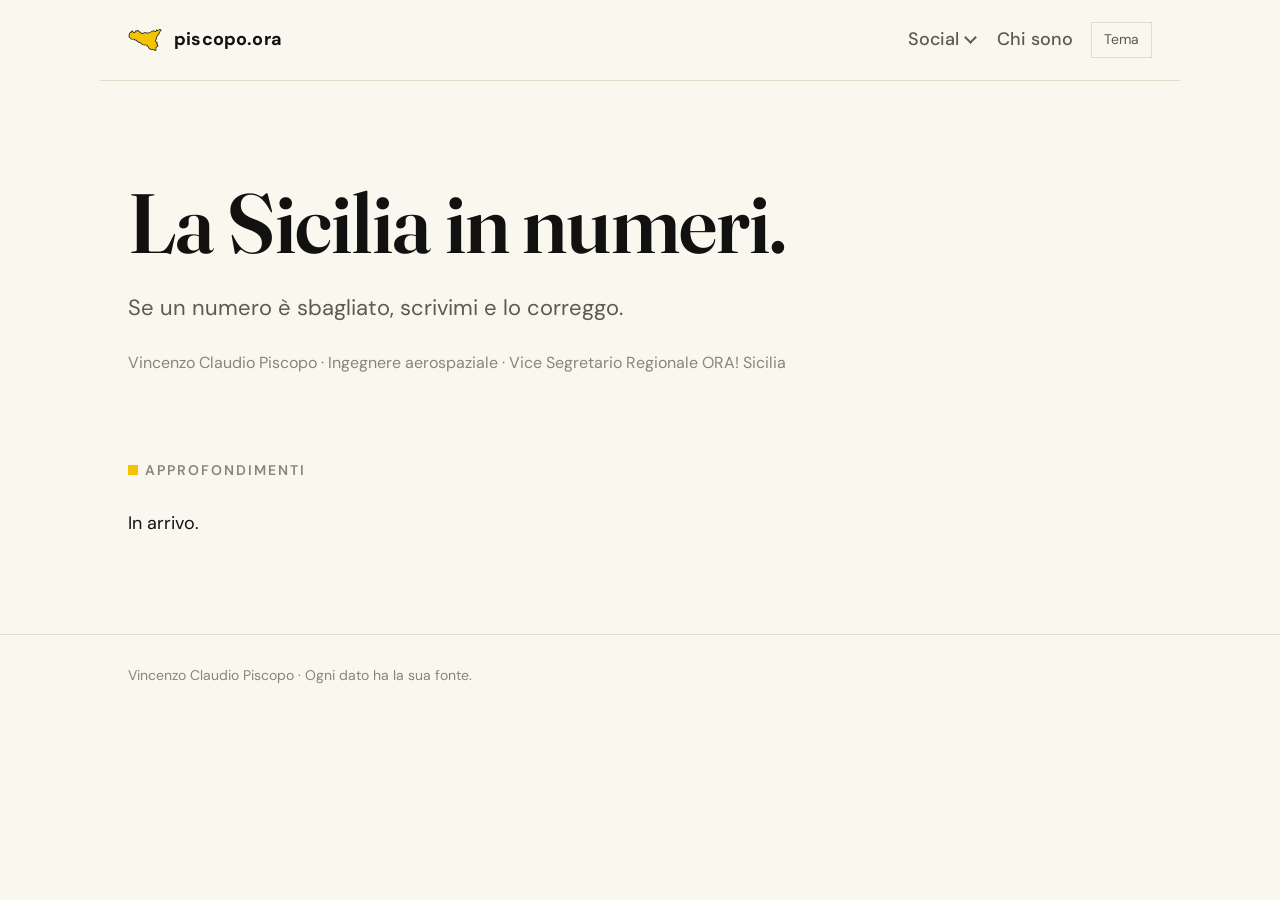
==== index.html @ 92cb6f7a "Social solo nel menu a tendina Co-Authored-By: Claude Opus 5.5 <noreply@anthropic.com> Claude-Sessio" ====
<!doctype html>
<html lang="it">
<head>
<meta charset="utf-8">
<meta name="viewport" content="width=device-width,initial-scale=1">
<title>piscopo.ora</title>
<meta name="description" content="Dati e fonti dietro ai video di Vincenzo Claudio Piscopo su Palermo e la Sicilia. Ogni numero si può controllare.">
<link rel="icon" href="assets/favicon.svg?v=202611261000" type="image/svg+xml">
<link rel="icon" href="assets/favicon-32.png" sizes="32x32" type="image/png">
<link rel="apple-touch-icon" href="assets/apple-touch-icon.png">
<meta name="theme-color" content="#111110">
<link rel="stylesheet" href="assets/site.css?v=202611261000">
<script>try{var t=localStorage.getItem('tema');if(t)document.documentElement.dataset.theme=t}catch(e){}</script>
</head>
<body>
<div class="wrap top"><a class="brand" href="./"><img class="brand-ico" src="assets/favicon.svg?v=202611261000" alt="" width="34" height="34">piscopo.ora</a>
<nav><div class="dd"><button class="ddbtn" type="button" aria-haspopup="true" aria-expanded="false" aria-controls="ddsocial">Social</button><div class="ddmenu" id="ddsocial" hidden><a href="https://www.instagram.com/piscopo.ora/" target="_blank" rel="noopener">Instagram</a><a href="https://www.tiktok.com/@piscopo.ora" target="_blank" rel="noopener">TikTok</a><a href="https://www.facebook.com/orapiscopo" target="_blank" rel="noopener">Facebook</a><a href="https://www.threads.com/@piscopo.ora" target="_blank" rel="noopener">Threads</a><a href="https://substack.com/@vincenzoclaudiopiscopo" target="_blank" rel="noopener">Substack</a><a href="https://www.youtube.com/@VincenzoClaudio_Piscopo" target="_blank" rel="noopener">YouTube</a><a href="https://x.com/piscopoora" target="_blank" rel="noopener">X</a><a href="https://www.linkedin.com/in/vincenzoclaudiopiscopo" target="_blank" rel="noopener">LinkedIn</a></div></div><a href="https://piscopovincenzoclaudio.github.io" target="_blank" rel="noopener">Chi sono</a><button class="tbtn" onclick="toggleTheme()">Tema</button></nav></div>
<main>
 <section class="hero wrap">
  <h1>La Sicilia in numeri.</h1>
  <p>Se un numero è sbagliato, scrivimi e lo correggo.</p>
  <div class="role">Vincenzo Claudio Piscopo · Ingegnere aerospaziale · Vice Segretario Regionale ORA! Sicilia</div>
 </section>
 <section class="wrap section-t" id="dati">
  <div class="label"><span class="sq"></span>Approfondimenti</div>
  <div class="cards" id="cards"></div>
 </section>
</main>
<footer><div class="wrap">Vincenzo Claudio Piscopo · Ogni dato ha la sua fonte.</div></footer>
<script>
(()=>{const b=document.querySelector('.ddbtn'),m=document.getElementById('ddsocial');const set=o=>{m.hidden=!o;b.setAttribute('aria-expanded',o)};b.addEventListener('click',e=>{e.stopPropagation();set(m.hidden)});document.addEventListener('click',e=>{if(!m.contains(e.target))set(false)});document.addEventListener('keydown',e=>{if(e.key==='Escape'){set(false);b.focus()}})})();
window.toggleTheme=()=>{const t=document.documentElement.dataset.theme==='scuro'?'chiaro':'scuro';document.documentElement.dataset.theme=t;try{localStorage.setItem('tema',t)}catch(e){}};
const esc=s=>String(s??'').replace(/[&<>"']/g,c=>({'&':'&amp;','<':'&lt;','>':'&gt;','"':'&quot;',"'":'&#39;'}[c]));
fetch('dati/index.json',{cache:'no-cache'}).then(r=>r.json()).then(l=>{
 l.sort((a,b)=>(b.date||'').localeCompare(a.date||''));
 document.getElementById('cards').innerHTML=l.map(d=>`<a class="card" href="dati/${esc(d.slug)}/">
  <div class="label">${esc(d.area||'Sicilia')} · ${d.date?new Date(d.date).toLocaleDateString('it-IT',{day:'numeric',month:'short',year:'numeric'}):''}</div>
  <h3>${esc(d.title)}</h3><p>${esc(d.lead||'')}</p>
  ${d.headline?`<div class="big">${esc(d.headline.value)}</div><p>${esc(d.headline.text)}</p>`:''}</a>`).join('')||'<p>In arrivo.</p>';
}).catch(()=>{document.getElementById('cards').innerHTML='<p>In arrivo.</p>'});
</script>
</body>
</html>
---- assets/site.css ----
@font-face{font-family:'DM Sans';src:url('fonts/DMSans.ttf');font-weight:100 1000;font-display:swap}
@font-face{font-family:'Fraunces';src:url('fonts/Fraunces.ttf');font-weight:100 900;font-display:swap}
@font-face{font-family:'DM Mono';src:url('fonts/DMMono-Medium.ttf');font-weight:500;font-display:swap}

:root{
  --bg:#FAF7EF; --ink:#111110; --sub:#5F5A4E; --muted:#8A8576; --line:#E3DCC8;
  --track:#ECE6D6; --panel:#FFFFFF; --yel:#F5C400; --num:#111110;
  --serif:'Fraunces',Georgia,serif; --sans:'DM Sans',system-ui,sans-serif; --mono:'DM Mono',monospace;
}
[data-theme="scuro"]{
  --bg:#111110; --ink:#FAF7EF; --sub:#B9B3A3; --muted:#8A8576; --line:#2A2926;
  --track:#2A2926; --panel:#1C1B19; --num:#F5C400;
}
*{box-sizing:border-box;margin:0;padding:0}
html{scroll-behavior:smooth}
body{background:var(--bg);color:var(--ink);font-family:var(--sans);font-size:18px;line-height:1.55;-webkit-font-smoothing:antialiased}
h1,h2,h3,.serif{font-family:var(--serif);font-weight:600;font-variation-settings:'WONK' 0,'SOFT' 0;letter-spacing:-.01em;line-height:1.1}
a{color:inherit}
.wrap{max-width:1080px;margin:0 auto;padding:0 28px}
.sq{display:inline-block;width:.7em;height:.7em;background:var(--yel);margin-right:.55em;vertical-align:-.02em}
.hl{background:var(--yel);color:#111110;padding:0 .12em;box-decoration-break:clone;-webkit-box-decoration-break:clone}
.label{font-weight:600;font-size:14px;letter-spacing:.14em;text-transform:uppercase;color:var(--muted)}

/* header */
.top{display:flex;justify-content:space-between;align-items:center;padding-top:22px;padding-bottom:22px;border-bottom:1px solid var(--line)}
.brand{font-weight:700;text-decoration:none;letter-spacing:.01em;display:inline-flex;align-items:center;gap:12px}
.brand-ico{width:34px;height:34px;display:block;transition:transform .3s cubic-bezier(.2,.8,.2,1)}
.brand:hover .brand-ico{transform:rotate(-6deg) scale(1.08)}
.top nav{display:flex;align-items:center;white-space:nowrap}
.top nav a{margin-left:22px;text-decoration:none;color:var(--sub);font-weight:500}
.top nav a:hover{color:var(--ink)}
.tbtn{background:none;border:1px solid var(--line);color:var(--sub);font:inherit;font-size:14px;padding:6px 12px;cursor:pointer;margin-left:18px}
/* menu a tendina Social */
.dd{position:relative;margin-left:22px}
.ddbtn{background:none;border:0;font:inherit;font-weight:500;color:var(--sub);cursor:pointer;display:inline-flex;align-items:center;gap:7px;padding:0}
.ddbtn:after{content:'';width:7px;height:7px;border-right:2px solid currentColor;border-bottom:2px solid currentColor;transform:translateY(-2px) rotate(45deg);transition:transform .2s}
.ddbtn[aria-expanded="true"]:after{transform:translateY(2px) rotate(-135deg)}
.ddbtn:hover,.ddbtn[aria-expanded="true"]{color:var(--ink)}
.ddmenu{position:absolute;right:0;top:calc(100% + 14px);min-width:190px;background:var(--panel);border:1px solid var(--line);box-shadow:0 12px 32px rgba(0,0,0,.18);padding:6px;z-index:20;animation:ddin .18s var(--ease,ease)}
.ddmenu[hidden]{display:none}
.top nav .ddmenu a{display:flex;align-items:center;gap:10px;margin:0;padding:9px 12px;font-size:15px;font-weight:600;color:var(--sub)}
.top nav .ddmenu a:before{content:'';width:8px;height:8px;background:var(--yel);flex:none}
.top nav .ddmenu a:hover{background:var(--track);color:var(--ink)}
@keyframes ddin{from{opacity:0;transform:translateY(-6px)}to{opacity:1;transform:none}}

/* home */
.hero{padding-top:96px;padding-bottom:64px}
.hero h1{font-size:clamp(44px,7vw,84px)}
.hero p{font-size:22px;color:var(--sub);max-width:720px;margin-top:22px}
.role{margin-top:26px;color:var(--muted);font-size:16px}
.cards{display:grid;grid-template-columns:repeat(auto-fill,minmax(300px,1fr));gap:22px;padding:28px 0 96px}
.card{display:block;text-decoration:none;background:var(--panel);border:1px solid var(--line);padding:28px;transition:border-color .2s,transform .2s}
.card:hover{border-color:var(--yel);transform:translateY(-2px)}
.card h3{font-size:26px;margin:12px 0 10px}
.card p{color:var(--sub);font-size:16px}
.card .big{font-family:var(--serif);font-weight:600;font-size:52px;color:var(--num);margin-top:16px;line-height:1}
.section-t{padding-top:20px}

/* dashboard */
.dhead{padding:72px 0 40px;border-bottom:1px solid var(--line)}
.dhead h1{font-size:clamp(38px,5.5vw,68px);margin:16px 0 18px}
.dhead .lead{font-size:21px;color:var(--sub);max-width:780px}
.meta{display:flex;flex-wrap:wrap;gap:18px;margin-top:26px;font-size:15px;color:var(--muted)}
.meta a{color:var(--ink);font-weight:600}
.toc{display:flex;flex-wrap:wrap;gap:10px;margin-top:28px}
.toc a{font-size:14px;text-decoration:none;border:1px solid var(--line);padding:6px 12px;color:var(--sub)}
.toc a:hover{border-color:var(--yel);color:var(--ink)}

.viz{padding:72px 0;border-bottom:1px solid var(--line);scroll-margin-top:20px}
.viz h2{font-size:clamp(28px,3.6vw,44px);margin:14px 0 10px;max-width:900px}
.viz .note{font-size:19px;color:var(--sub);max-width:760px;margin-top:22px}
.vfoot{display:flex;justify-content:space-between;align-items:center;gap:16px;margin-top:28px;font-size:14px;color:var(--muted)}
.vfoot a.src{color:var(--muted)}
.vfoot a.src:hover{color:var(--ink)}
.copy{background:none;border:none;color:var(--muted);font:inherit;font-size:14px;cursor:pointer;text-decoration:underline}

.bigstat{display:flex;align-items:center;gap:56px;flex-wrap:wrap}
.bignum{font-family:var(--serif);font-weight:600;font-size:clamp(110px,16vw,210px);line-height:.9;color:var(--num);font-variation-settings:'WONK' 0,'SOFT' 0;letter-spacing:-.03em}
.bignum small{font-size:.4em;color:var(--ink);margin-left:.05em}

.split{display:grid;grid-template-columns:1fr auto 1fr;gap:26px;align-items:stretch;margin-top:30px}
.split .box{background:var(--panel);border:1px solid var(--line);padding:32px}
.split .box.on{border:3px solid var(--yel)}
.split .v{font-family:var(--serif);font-weight:600;font-size:clamp(54px,7vw,96px);line-height:1;font-variation-settings:'WONK' 0,'SOFT' 0}
.split .on .v{color:var(--num)}
.split .c{color:var(--sub);margin-top:10px}
.split .vs{align-self:center;font-family:var(--mono);color:var(--muted);text-transform:uppercase}

.bars{margin-top:34px;display:flex;flex-direction:column;gap:14px}
.bar{display:grid;grid-template-columns:minmax(110px,200px) 1fr 110px;align-items:center;gap:18px;cursor:default}
.bar .n{text-align:right;font-weight:600;color:var(--sub)}
.bar .t{height:34px;background:var(--track);position:relative}
.bar .f{position:absolute;inset:0 auto 0 0;width:0;background:var(--sub)}
.bar .v{font-family:var(--serif);font-weight:600;font-size:24px;font-variation-settings:'WONK' 0,'SOFT' 0}
.bar.on .f{background:var(--yel)} .bar.on .n{color:var(--ink)} .bar.on .v{color:var(--num)}
.bar:hover .t{outline:2px solid var(--yel)}

.chart{margin-top:30px;position:relative}
.chart svg{width:100%;height:auto;display:block;overflow:visible}
.chart .ax{stroke:var(--line);stroke-width:2}
.chart .ln{fill:none;stroke:var(--ink);stroke-width:4;stroke-linejoin:round;stroke-linecap:round}
.chart .ar{fill:var(--yel);opacity:.12}
.chart .pt{fill:var(--ink);transition:r .15s}
.chart .pt.last{fill:var(--yel)}
.chart .tx{font-family:var(--sans);font-weight:600;font-size:15px;fill:var(--muted)}
.chart .tv{font-family:var(--serif);font-weight:600;font-size:22px;fill:var(--sub)}
.chart .tv.last{fill:var(--num);font-size:28px}
.tip{position:absolute;pointer-events:none;background:var(--ink);color:var(--bg);font-size:15px;padding:8px 12px;white-space:nowrap;transform:translate(-50%,-120%);opacity:0;transition:opacity .15s}
.tip b{font-family:var(--serif)}

.donut{display:flex;align-items:center;gap:56px;flex-wrap:wrap}
.dwrap{position:relative;width:260px;height:260px;flex:none}
.donut svg{width:260px;height:260px}
.dv{position:absolute;inset:0;display:flex;align-items:center;justify-content:center;font-family:var(--serif);font-weight:600;font-size:52px;font-variation-settings:'WONK' 0,'SOFT' 0}
.bigtxt{flex:1;min-width:280px}

.tl{position:relative;display:grid;grid-auto-flow:column;grid-auto-columns:1fr;gap:22px;margin-top:44px}
.tl:before{content:'';position:absolute;left:0;right:0;top:10px;height:3px;background:var(--line)}
.ev{position:relative}
.ev i{display:block;width:22px;height:22px;border-radius:50%;background:var(--bg);border:4px solid var(--sub);position:relative}
.ev.on i{background:var(--yel);border-color:var(--yel)}
.ev .d{font-family:var(--serif);font-weight:600;font-size:28px;margin-top:16px}
.ev.on .d{color:var(--num)}
.ev .x{color:var(--sub);font-size:16px;margin-top:4px}

.list{margin-top:30px}
.list li{list-style:none;display:flex;gap:24px;align-items:baseline;border-top:1px solid var(--line);padding:18px 0;font-size:22px;font-weight:500}
.list li span{font-family:var(--mono);color:var(--muted);font-size:16px}

.sources{padding:72px 0 96px}
.sources h2{font-size:36px;margin-bottom:22px}
.sources ol{list-style:none;counter-reset:s}
.sources li{counter-increment:s;padding:14px 0;border-top:1px solid var(--line);display:grid;grid-template-columns:52px 1fr;gap:12px;scroll-margin-top:20px}
.sources li:before{content:'[' counter(s) ']';font-family:var(--mono);color:var(--muted)}
.sources li:target{background:color-mix(in srgb,var(--yel) 18%,transparent)}
.sources .e{font-weight:600}
.w2{color:var(--muted);font-size:14px}
footer{border-top:1px solid var(--line);padding:30px 0 50px;color:var(--muted);font-size:14px}


/* modalità video: ogni grafico a schermo intero 16:9, scroll a scatti */
body.video{overflow:hidden}
body.video .top,body.video .toc,body.video footer,body.video .copy,body.video .sources{display:none}
body.video main{height:100vh;overflow-y:scroll;scroll-snap-type:y mandatory}
body.video .dhead,body.video .viz{min-height:100vh;scroll-snap-align:start;display:flex;flex-direction:column;justify-content:center;border:none;padding:6vh 0}
body.video .wrap{max-width:min(1500px,88vw);width:100%}
body.video{font-size:24px}
body.video .viz h2{font-size:clamp(40px,4.4vw,72px)}
body.video .viz .note{font-size:28px;max-width:1200px}
body.video .bar{grid-template-columns:minmax(160px,280px) 1fr 160px}
body.video .bar .t{height:52px}
body.video .bar .v{font-size:36px}
body.video .vhint{display:block}
.vhint{display:none;position:fixed;right:24px;bottom:18px;font-size:13px;color:var(--muted);z-index:5}

@media (max-width:700px){
  .split{grid-template-columns:1fr}.split .vs{display:none}
  .tl{grid-auto-flow:row}.tl:before{display:none}
  .bar{grid-template-columns:90px 1fr 70px;gap:10px}.bar .v{font-size:18px}
  .top nav a{margin-left:14px;font-size:15px}.top nav a[href*="video"]{display:none}.dd{margin-left:14px}.ddbtn{font-size:15px}
  .tbtn{margin-left:12px;font-size:13px;padding:5px 9px}
  .brand{gap:9px;font-size:16px}.brand-ico{width:28px;height:28px}
}


.acc{color:var(--num)}

/* ===================== Animazioni per elemento ===================== */
:root{--ease:cubic-bezier(.2,.8,.2,1);--ease2:cubic-bezier(.7,0,.2,1)}

/* occhiello: quadrato che si apre, testo che scivola */
.anim .label .sq{transform:scale(0);transition:transform .45s var(--ease) .05s}
.anim .label{opacity:0;transform:translateX(-18px);transition:opacity .45s,transform .55s var(--ease)}
.anim.in .label,.anim.in .label .sq{opacity:1;transform:none}

/* titolo: parole che salgono una alla volta */
.w{display:inline-block;overflow:hidden;vertical-align:top;padding-bottom:.12em;margin-bottom:-.12em}
.w>span{display:inline-block;transform:translateY(112%);transition:transform .75s var(--ease);transition-delay:calc(.3s + var(--d,0) * 55ms)}
.anim.in .w>span{transform:none}

/* box giallo che si stende sulla parola chiave, dopo il titolo */
.anim .hl{background:linear-gradient(var(--yel),var(--yel)) no-repeat left center/0% 100%;color:var(--ink);transition:background-size .6s var(--ease2) var(--hd,.8s),color .2s linear var(--hd,.8s)}
.anim.in .hl{background-size:100% 100%;color:#111110}
.anim .acc{transition:color .4s var(--hd,.9s)}

/* testi secondari e piede: arrivano per ultimi */
.anim .note,.anim .lead,.anim .meta,.anim .toc,.anim .vfoot{opacity:0;transform:translateY(10px);transition:opacity .6s,transform .6s var(--ease);transition-delay:1.3s}
.anim.in .note,.anim.in .lead,.anim.in .meta,.anim.in .toc,.anim.in .vfoot{opacity:1;transform:none}
.anim .lead{transition-delay:.9s}.anim .meta{transition-delay:1.1s}

/* numero grande: entra scalando mentre conta */
.anim .bignum{opacity:0;transform:scale(.82) translateY(20px);transform-origin:left bottom;transition:opacity .5s .25s,transform .9s var(--ease) .25s}
.anim.in .bignum{opacity:1;transform:none}
.anim .bignum small{display:inline-block;opacity:0;transform:translateX(-12px);transition:opacity .4s 1.4s,transform .5s var(--ease) 1.4s}
.anim.in .bignum small{opacity:1;transform:none}

/* due numeri: box da sinistra e da destra, "vs" che appare in mezzo */
.anim .split .box{opacity:0;transition:opacity .5s,transform .8s var(--ease)}
.anim .split .box.l{transform:translateX(-60px);transition-delay:.45s}
.anim .split .box.r{transform:translateX(60px);transition-delay:.65s}
.anim .split .vs{opacity:0;transform:scale(.5);transition:opacity .3s 1s,transform .5s var(--ease) 1s}
.anim.in .split .box,.anim.in .split .vs{opacity:1;transform:none}
.anim .split .box.on{border-color:transparent;transition:opacity .5s,transform .8s var(--ease),border-color .4s 1.5s}
.anim.in .split .box.on{border-color:var(--yel)}

/* barre: una dopo l'altra, poi si riempiono */
.anim .bar{opacity:0;transform:translateX(-24px);transition:opacity .4s,transform .5s var(--ease);transition-delay:calc(.45s + var(--i) * 90ms)}
.anim .bar .f{width:0;transition:width 1s var(--ease);transition-delay:calc(.55s + var(--i) * 90ms)}
.anim.in .bar{opacity:1;transform:none}
.anim.in .bar .f{width:var(--w)}
.anim .bar.on .f{background:var(--sub)}
.anim.in .bar.on .f{background:var(--yel);transition:width 1s var(--ease) calc(.55s + var(--i) * 90ms),background .4s 1.8s}

/* andamento: la linea si disegna, i punti scoppiano lungo il percorso */
.anim .chart .ln{stroke-dasharray:var(--len,3000);stroke-dashoffset:var(--len,3000);transition:stroke-dashoffset 1.8s cubic-bezier(.45,0,.2,1) .5s}
.anim.in .chart .ln{stroke-dashoffset:0}
.anim .chart .ar{opacity:0;transition:opacity .8s 2.1s}
.anim.in .chart .ar{opacity:.12}
.anim .chart .ax{transform:scaleX(0);transform-origin:left;transform-box:fill-box;transition:transform .7s var(--ease) .2s}
.anim.in .chart .ax{transform:none}
.anim .chart .pt{transform:scale(0);transform-box:fill-box;transform-origin:center;transition:transform .4s cubic-bezier(.3,1.6,.5,1);transition-delay:calc(.5s + var(--f) * 1.8s)}
.anim.in .chart .pt{transform:none}
.anim .chart .tv,.anim .chart .tx{opacity:0;transition:opacity .4s;transition-delay:calc(.6s + var(--f) * 1.8s)}
.anim.in .chart .tv,.anim.in .chart .tx{opacity:1}
.anim .chart .tv.last{transition-delay:2.4s}

/* torta: l'arco gira mentre il numero conta */
.anim .arc{stroke-dasharray:0 var(--c);transition:stroke-dasharray 1.4s var(--ease) .45s}
.anim.in .arc{stroke-dasharray:var(--to)}
.anim .dwrap{opacity:0;transform:rotate(-30deg) scale(.85);transition:opacity .5s .2s,transform .9s var(--ease) .2s}
.anim.in .dwrap{opacity:1;transform:none}

/* cronologia: l'asse si traccia, le tappe arrivano in sequenza */
.anim .tl:before{transform:scaleX(0);transform-origin:left;transition:transform 1.2s cubic-bezier(.45,0,.2,1) .4s}
.anim.in .tl:before{transform:none}
.anim .ev{opacity:0;transform:translateY(18px);transition:opacity .45s,transform .55s var(--ease);transition-delay:calc(.6s + var(--i) * 220ms)}
.anim .ev i{transform:scale(0);transition:transform .4s cubic-bezier(.3,1.6,.5,1);transition-delay:calc(.6s + var(--i) * 220ms)}
.anim.in .ev,.anim.in .ev i{opacity:1;transform:none}

/* lista: i punti scivolano dentro, la riga si traccia */
.anim .list li{opacity:0;transform:translateX(-36px);transition:opacity .45s,transform .6s var(--ease);transition-delay:calc(.6s + var(--i) * 200ms)}
.anim.in .list li{opacity:1;transform:none}
.anim .list li span{display:inline-block;color:var(--muted);transition:color .4s;transition-delay:calc(.9s + var(--i) * 200ms)}
.anim.in .list li span{color:var(--yel)}
[data-theme="chiaro"] .anim.in .list li span{color:var(--ink)}

/* ---- modalità passi: un elemento a ogni tasto ---- */
body.passi .anim.in .step:not(.shown){opacity:0;transform:translateX(-24px)}
body.passi .anim.in .bar:not(.shown) .f{width:0}
body.passi .anim.in .ev:not(.shown) i{transform:scale(0)}
body.passi .anim.in .step.shown,body.passi .anim.in .step.shown i,body.passi .anim.in .step.shown span{transition-delay:0s}
body.passi .anim.in .bar.shown .f{transition-delay:.1s}
.vhint b{color:var(--ink)}

/* niente movimento per chi lo disattiva */
body.reduced .anim *,body.reduced .anim{transition:none!important}

/* ===================== Social ===================== */
.social{display:flex;flex-wrap:wrap;gap:10px;margin-top:30px}
.social a{display:inline-flex;align-items:center;gap:8px;text-decoration:none;font-size:15px;font-weight:600;border:1px solid var(--line);padding:8px 14px;color:var(--sub);transition:border-color .2s,color .2s,transform .2s}
.social a:before{content:'';width:9px;height:9px;background:var(--yel)}
.social a:hover{border-color:var(--yel);color:var(--ink);transform:translateY(-2px)}
footer .social{margin-top:14px}
footer .social a{font-size:13px;padding:5px 10px}
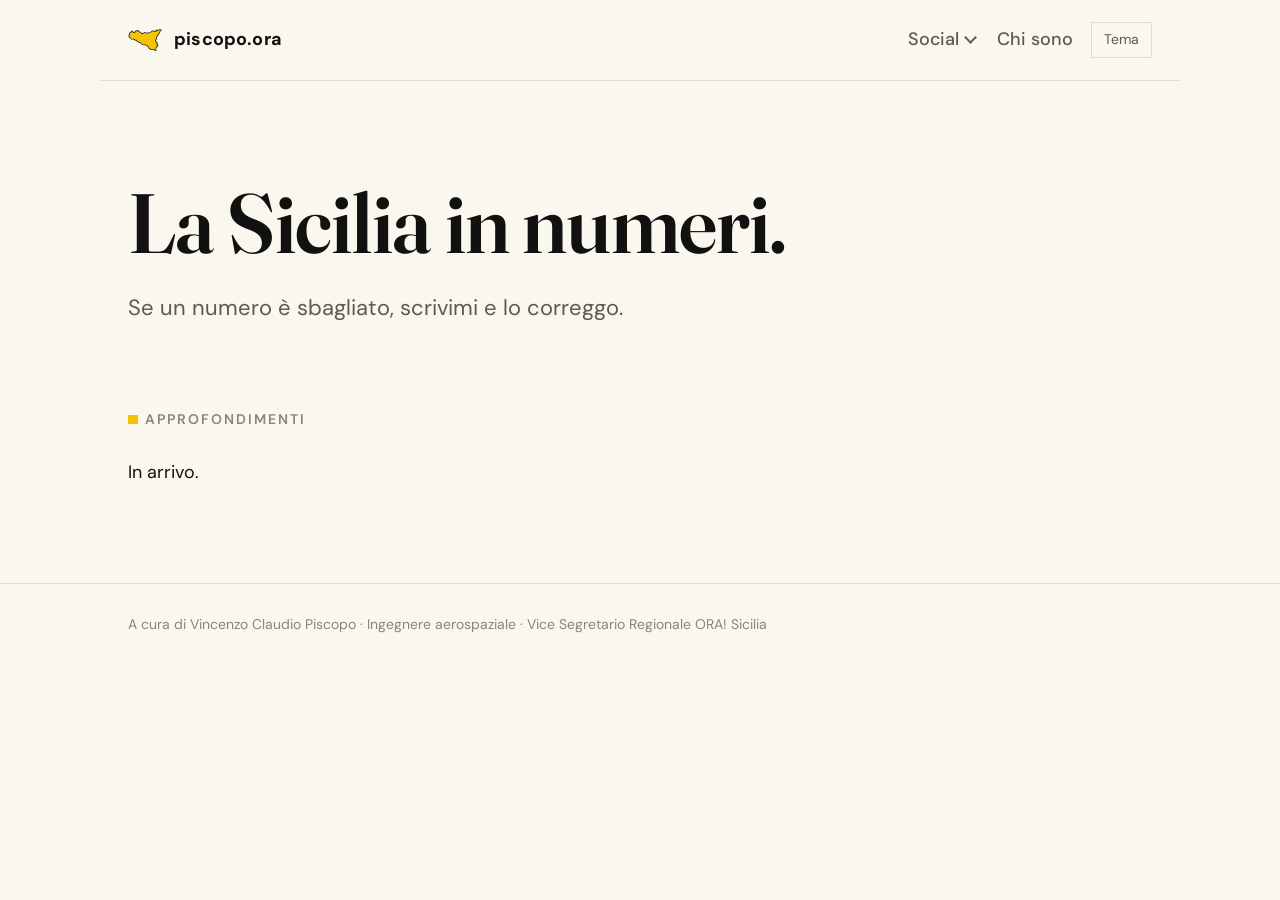
==== commit a370cf47: "Firma spostata nel piè di pagina Co-Authored-By: Claude Opus 5.5 <noreply@anthropic.com> Claude-Sess" ====
--- a/index.html
+++ b/index.html
@@ -19,14 +19,13 @@
  <section class="hero wrap">
   <h1>La Sicilia in numeri.</h1>
   <p>Se un numero è sbagliato, scrivimi e lo correggo.</p>
-  <div class="role">Vincenzo Claudio Piscopo · Ingegnere aerospaziale · Vice Segretario Regionale ORA! Sicilia</div>
  </section>
  <section class="wrap section-t" id="dati">
   <div class="label"><span class="sq"></span>Approfondimenti</div>
   <div class="cards" id="cards"></div>
  </section>
 </main>
-<footer><div class="wrap">Vincenzo Claudio Piscopo · Ogni dato ha la sua fonte.</div></footer>
+<footer><div class="wrap">A cura di Vincenzo Claudio Piscopo · Ingegnere aerospaziale · Vice Segretario Regionale ORA! Sicilia</div></footer>
 <script>
 (()=>{const b=document.querySelector('.ddbtn'),m=document.getElementById('ddsocial');const set=o=>{m.hidden=!o;b.setAttribute('aria-expanded',o)};b.addEventListener('click',e=>{e.stopPropagation();set(m.hidden)});document.addEventListener('click',e=>{if(!m.contains(e.target))set(false)});document.addEventListener('keydown',e=>{if(e.key==='Escape'){set(false);b.focus()}})})();
 window.toggleTheme=()=>{const t=document.documentElement.dataset.theme==='scuro'?'chiaro':'scuro';document.documentElement.dataset.theme=t;try{localStorage.setItem('tema',t)}catch(e){}};
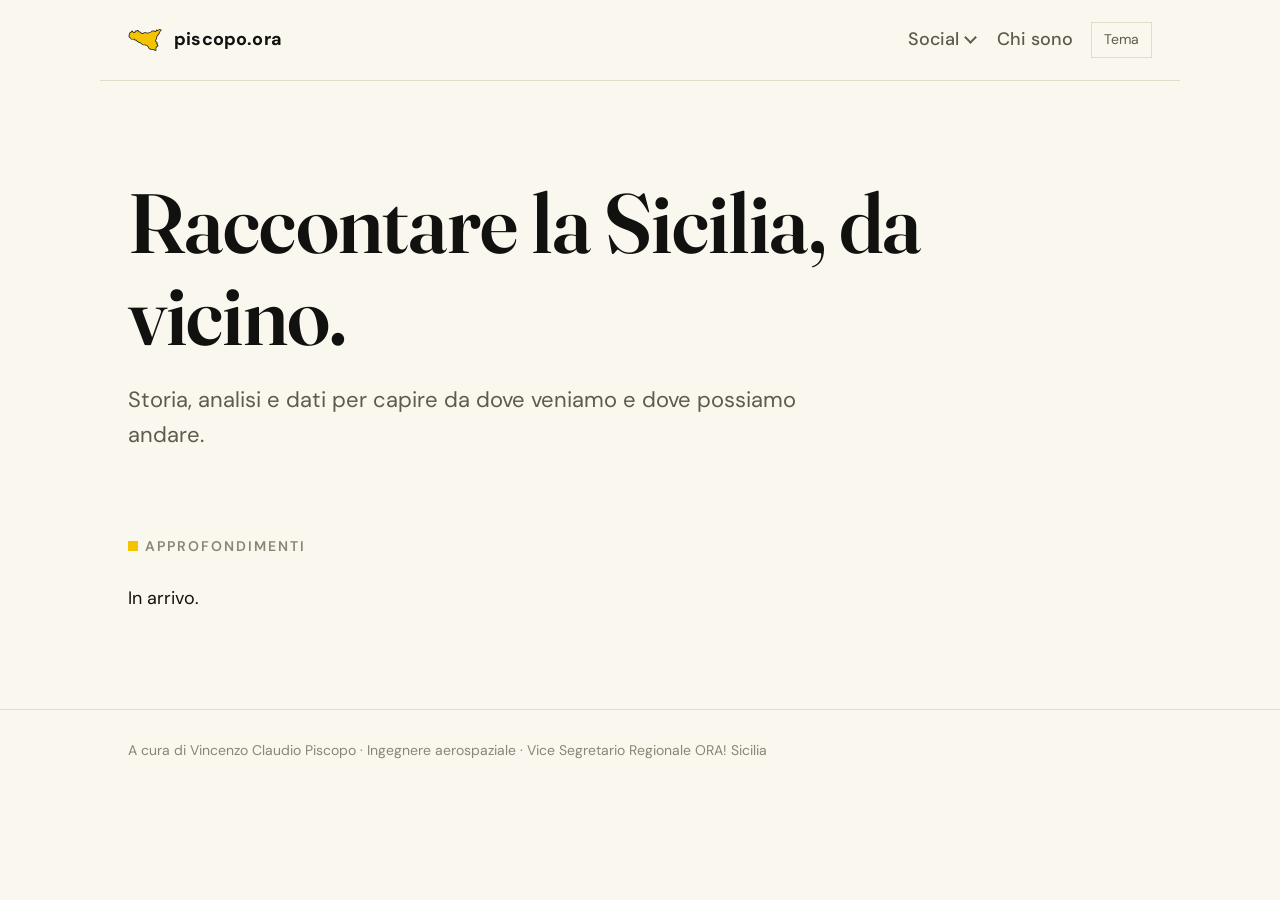
==== commit 78997b22: "Nuovo titolo e sottotitolo home Co-Authored-By: Claude Opus 5.5 <noreply@anthropic.com> Claude-Sessi" ====
--- a/index.html
+++ b/index.html
@@ -4,7 +4,7 @@
 <meta charset="utf-8">
 <meta name="viewport" content="width=device-width,initial-scale=1">
 <title>piscopo.ora</title>
-<meta name="description" content="Dati e fonti dietro ai video di Vincenzo Claudio Piscopo su Palermo e la Sicilia. Ogni numero si può controllare.">
+<meta name="description" content="Storia, analisi e dati su Palermo e la Sicilia, a cura di Vincenzo Claudio Piscopo.">
 <link rel="icon" href="assets/favicon.svg?v=202611261000" type="image/svg+xml">
 <link rel="icon" href="assets/favicon-32.png" sizes="32x32" type="image/png">
 <link rel="apple-touch-icon" href="assets/apple-touch-icon.png">
@@ -17,8 +17,8 @@
 <nav><div class="dd"><button class="ddbtn" type="button" aria-haspopup="true" aria-expanded="false" aria-controls="ddsocial">Social</button><div class="ddmenu" id="ddsocial" hidden><a href="https://www.instagram.com/piscopo.ora/" target="_blank" rel="noopener">Instagram</a><a href="https://www.tiktok.com/@piscopo.ora" target="_blank" rel="noopener">TikTok</a><a href="https://www.facebook.com/orapiscopo" target="_blank" rel="noopener">Facebook</a><a href="https://www.threads.com/@piscopo.ora" target="_blank" rel="noopener">Threads</a><a href="https://substack.com/@vincenzoclaudiopiscopo" target="_blank" rel="noopener">Substack</a><a href="https://www.youtube.com/@VincenzoClaudio_Piscopo" target="_blank" rel="noopener">YouTube</a><a href="https://x.com/piscopoora" target="_blank" rel="noopener">X</a><a href="https://www.linkedin.com/in/vincenzoclaudiopiscopo" target="_blank" rel="noopener">LinkedIn</a></div></div><a href="https://piscopovincenzoclaudio.github.io" target="_blank" rel="noopener">Chi sono</a><button class="tbtn" onclick="toggleTheme()">Tema</button></nav></div>
 <main>
  <section class="hero wrap">
-  <h1>La Sicilia in numeri.</h1>
-  <p>Se un numero è sbagliato, scrivimi e lo correggo.</p>
+  <h1>Raccontare la Sicilia, da vicino.</h1>
+  <p>Storia, analisi e dati per capire da dove veniamo e dove possiamo andare.</p>
  </section>
  <section class="wrap section-t" id="dati">
   <div class="label"><span class="sq"></span>Approfondimenti</div>
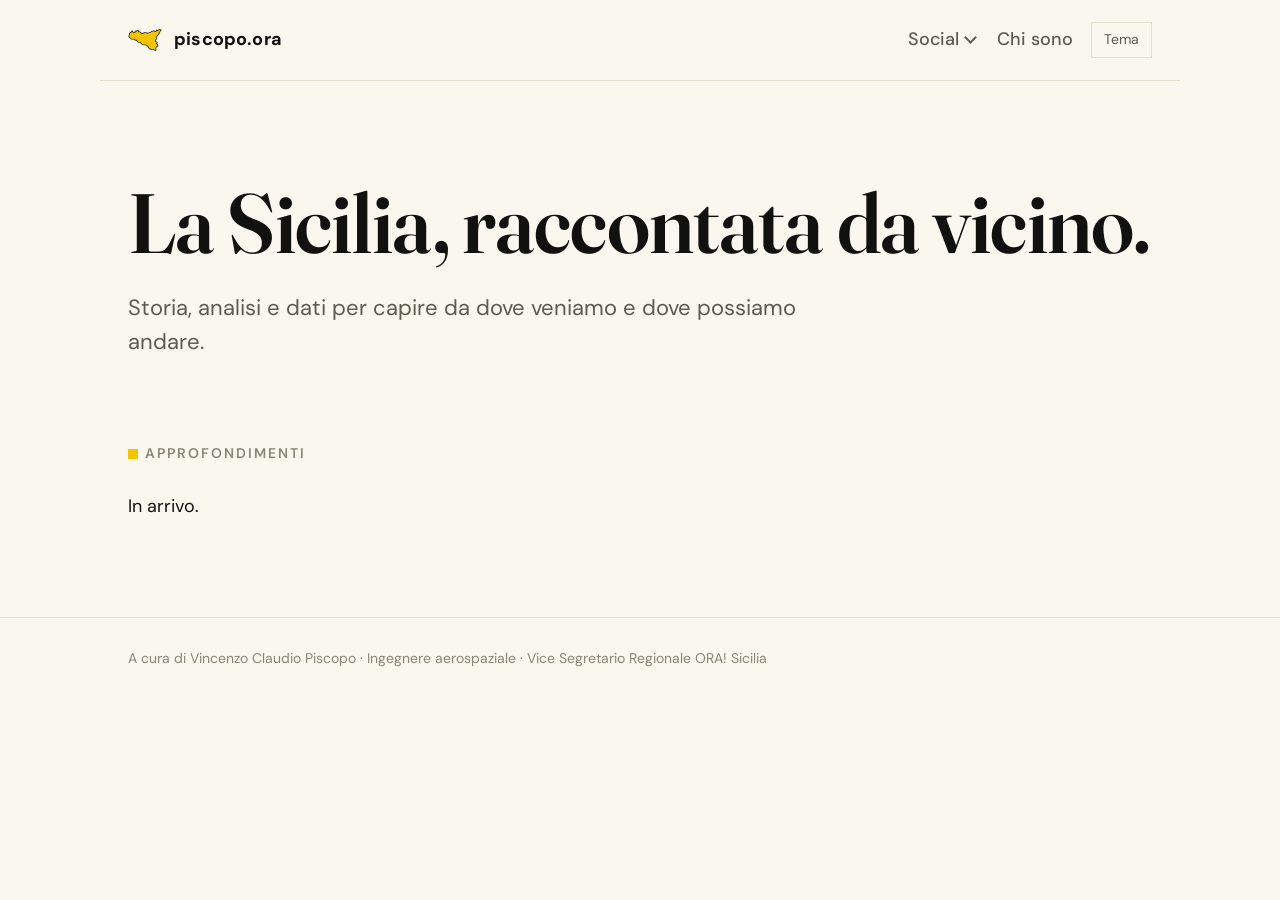
==== commit a15c22c4: "Titolo home Co-Authored-By: Claude Opus 5.5 <noreply@anthropic.com> Claude-Session: https://claude.a" ====
--- a/index.html
+++ b/index.html
@@ -17,7 +17,7 @@
 <nav><div class="dd"><button class="ddbtn" type="button" aria-haspopup="true" aria-expanded="false" aria-controls="ddsocial">Social</button><div class="ddmenu" id="ddsocial" hidden><a href="https://www.instagram.com/piscopo.ora/" target="_blank" rel="noopener">Instagram</a><a href="https://www.tiktok.com/@piscopo.ora" target="_blank" rel="noopener">TikTok</a><a href="https://www.facebook.com/orapiscopo" target="_blank" rel="noopener">Facebook</a><a href="https://www.threads.com/@piscopo.ora" target="_blank" rel="noopener">Threads</a><a href="https://substack.com/@vincenzoclaudiopiscopo" target="_blank" rel="noopener">Substack</a><a href="https://www.youtube.com/@VincenzoClaudio_Piscopo" target="_blank" rel="noopener">YouTube</a><a href="https://x.com/piscopoora" target="_blank" rel="noopener">X</a><a href="https://www.linkedin.com/in/vincenzoclaudiopiscopo" target="_blank" rel="noopener">LinkedIn</a></div></div><a href="https://piscopovincenzoclaudio.github.io" target="_blank" rel="noopener">Chi sono</a><button class="tbtn" onclick="toggleTheme()">Tema</button></nav></div>
 <main>
  <section class="hero wrap">
-  <h1>Raccontare la Sicilia, da vicino.</h1>
+  <h1>La Sicilia, raccontata da vicino.</h1>
   <p>Storia, analisi e dati per capire da dove veniamo e dove possiamo andare.</p>
  </section>
  <section class="wrap section-t" id="dati">
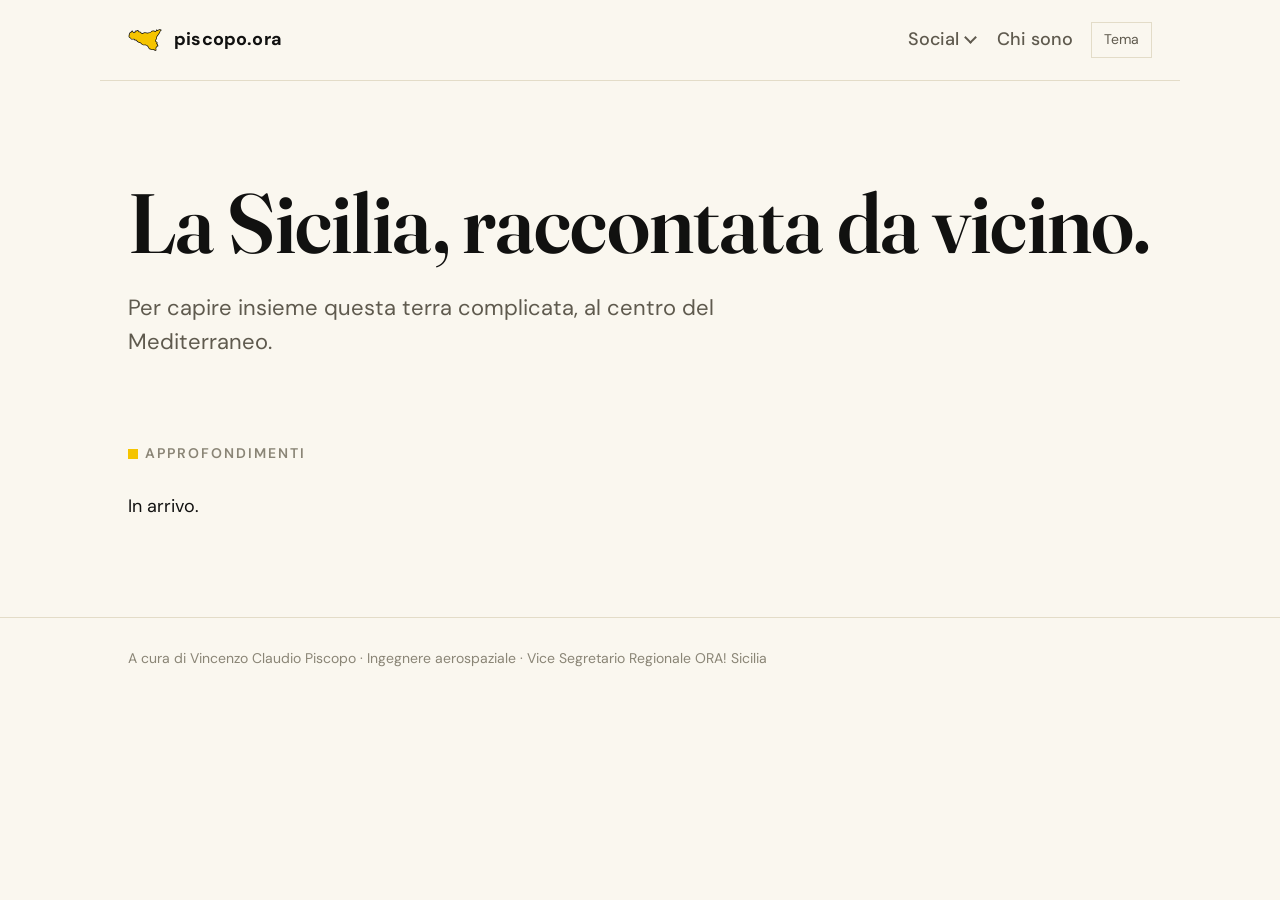
==== commit 624f7b2c: "Sottotitolo home Co-Authored-By: Claude Opus 5.5 <noreply@anthropic.com> Claude-Session: https://cla" ====
--- a/index.html
+++ b/index.html
@@ -18,7 +18,7 @@
 <main>
  <section class="hero wrap">
   <h1>La Sicilia, raccontata da vicino.</h1>
-  <p>Storia, analisi e dati per capire da dove veniamo e dove possiamo andare.</p>
+  <p>Per capire insieme questa terra complicata, al centro del Mediterraneo.</p>
  </section>
  <section class="wrap section-t" id="dati">
   <div class="label"><span class="sq"></span>Approfondimenti</div>
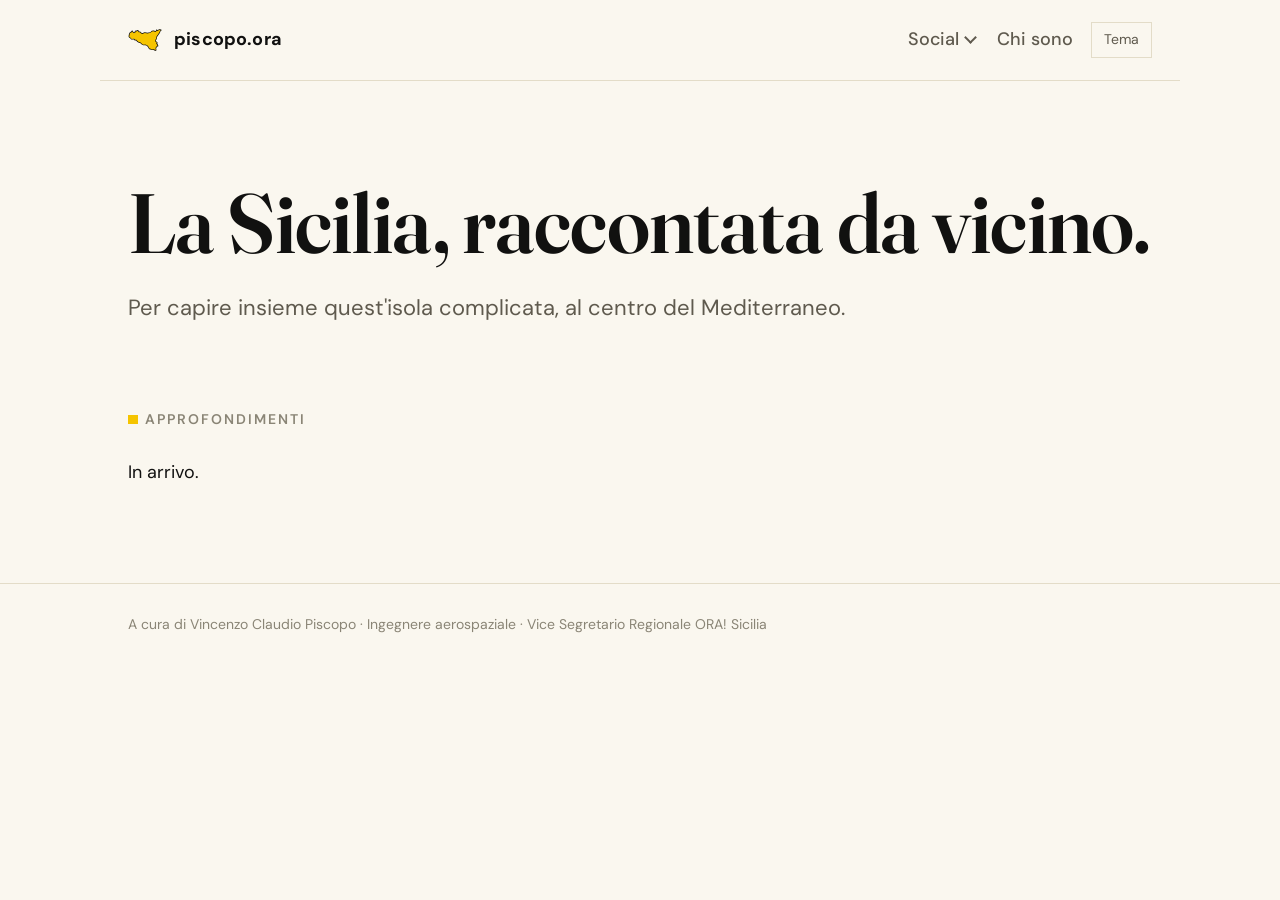
==== commit b53270da: "Sottotitolo: isola Co-Authored-By: Claude Opus 5.5 <noreply@anthropic.com> Claude-Session: https://c" ====
--- a/index.html
+++ b/index.html
@@ -18,7 +18,7 @@
 <main>
  <section class="hero wrap">
   <h1>La Sicilia, raccontata da vicino.</h1>
-  <p>Per capire insieme questa terra complicata, al centro del Mediterraneo.</p>
+  <p>Per capire insieme quest'isola complicata, al centro del Mediterraneo.</p>
  </section>
  <section class="wrap section-t" id="dati">
   <div class="label"><span class="sq"></span>Approfondimenti</div>
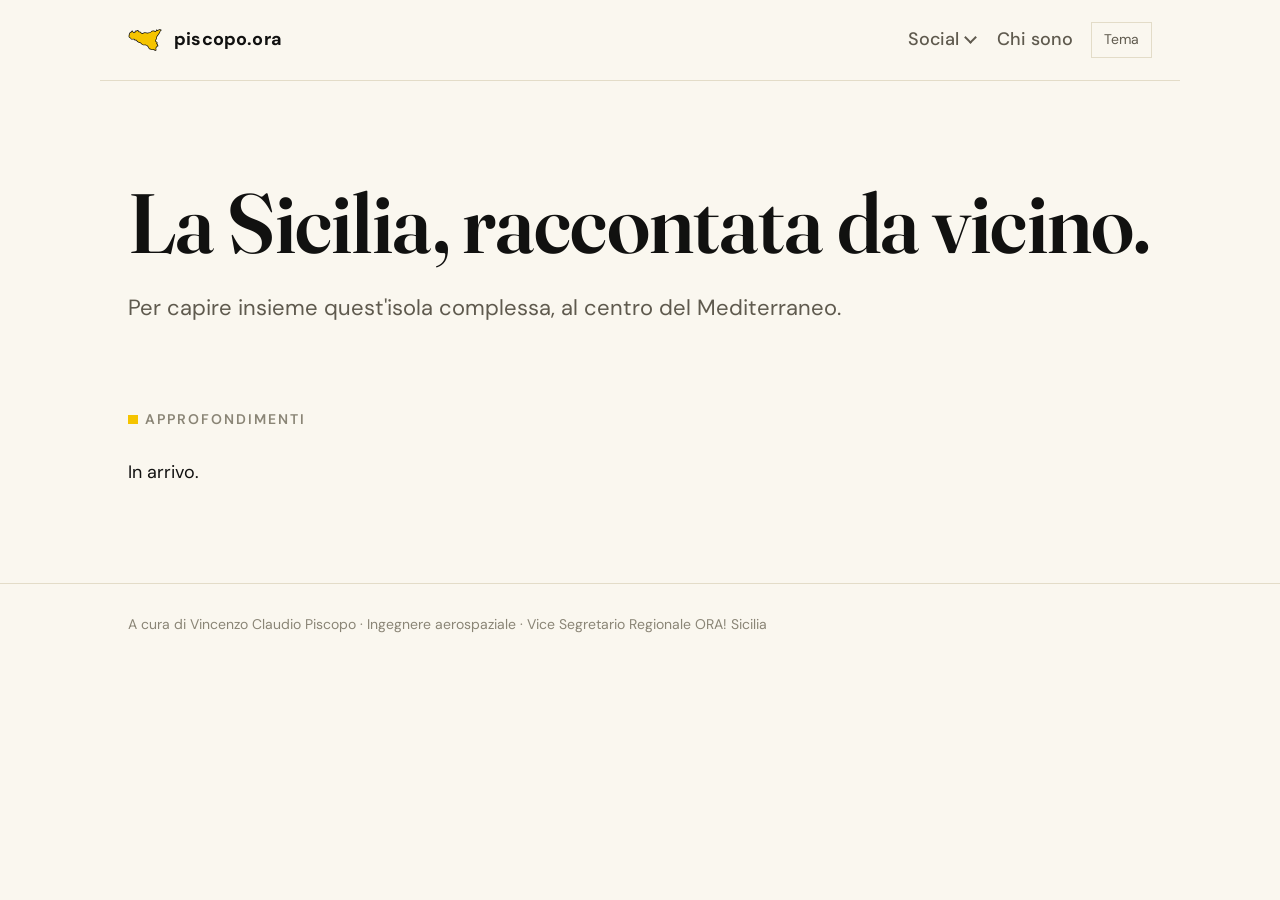
==== commit 46efa70e: "Sottotitolo: complessa Co-Authored-By: Claude Opus 5.5 <noreply@anthropic.com> Claude-Session: https" ====
--- a/index.html
+++ b/index.html
@@ -18,7 +18,7 @@
 <main>
  <section class="hero wrap">
   <h1>La Sicilia, raccontata da vicino.</h1>
-  <p>Per capire insieme quest'isola complicata, al centro del Mediterraneo.</p>
+  <p>Per capire insieme quest'isola complessa, al centro del Mediterraneo.</p>
  </section>
  <section class="wrap section-t" id="dati">
   <div class="label"><span class="sq"></span>Approfondimenti</div>
